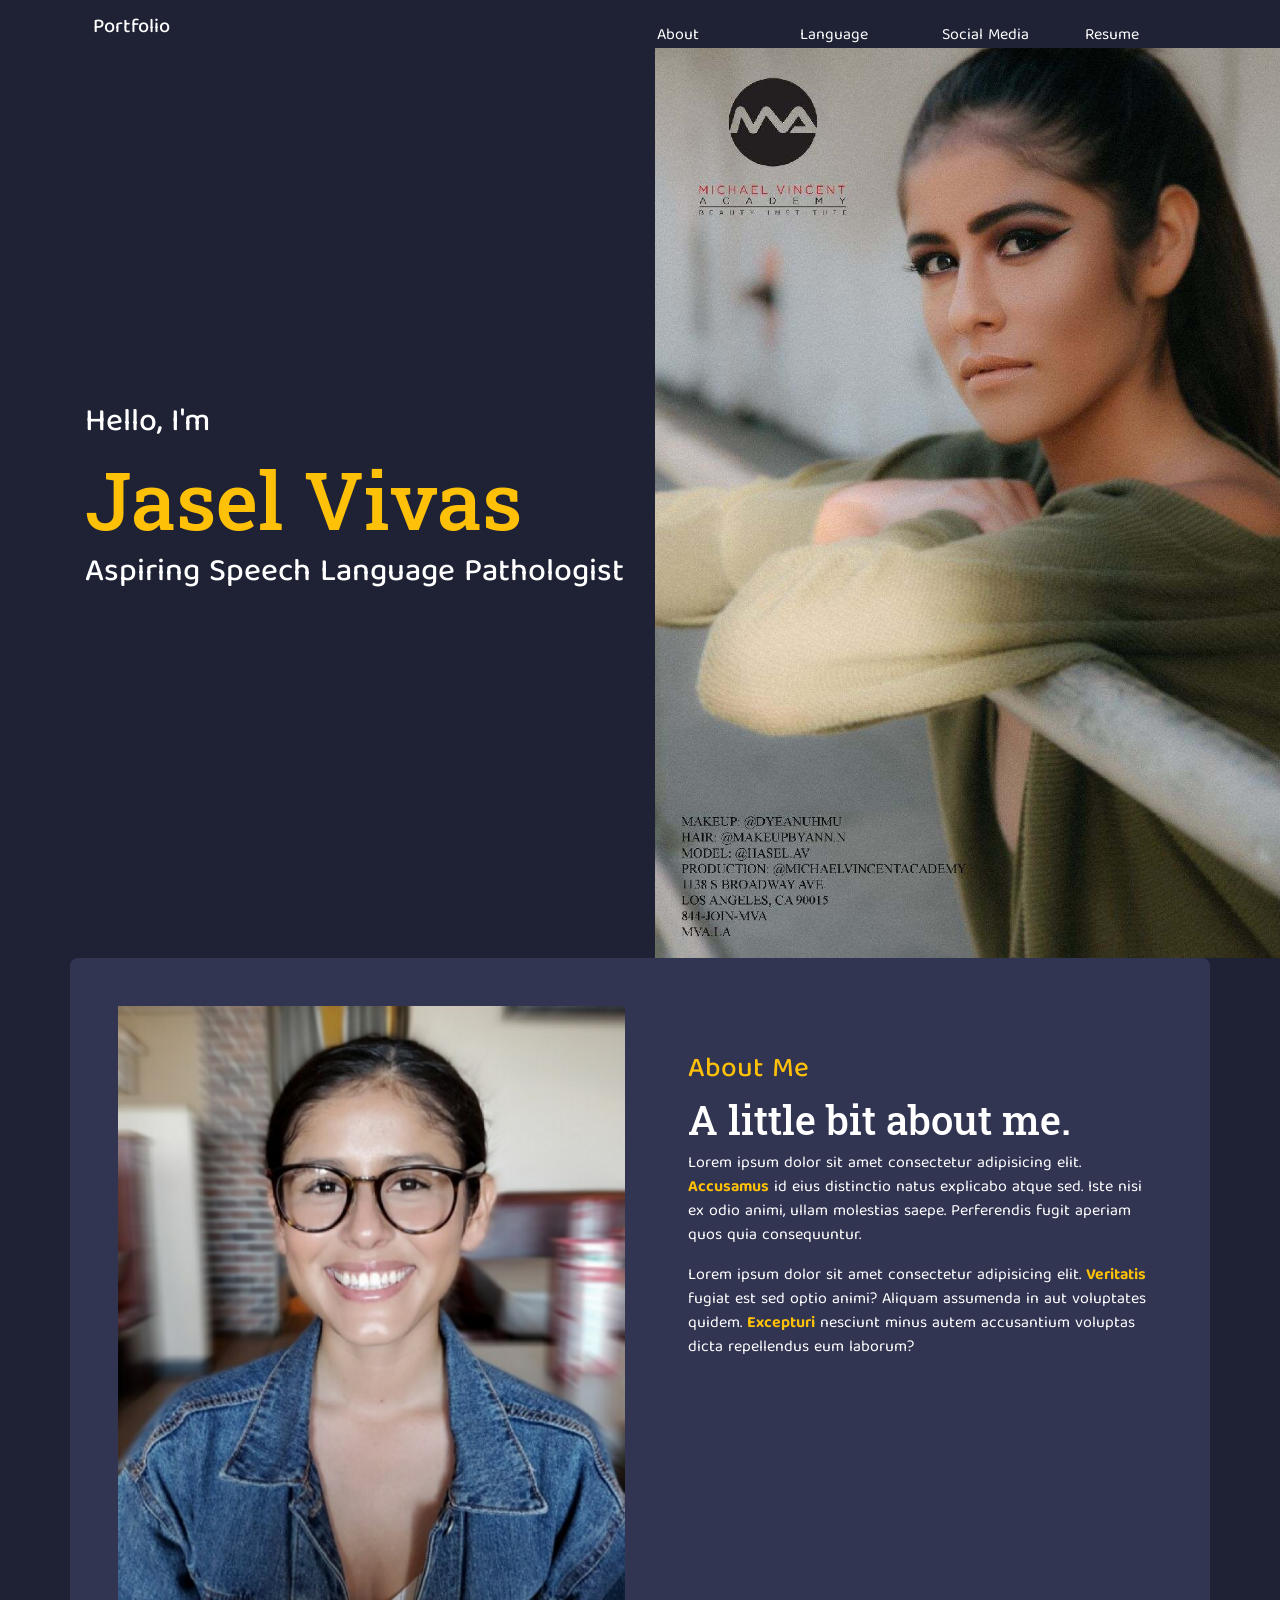
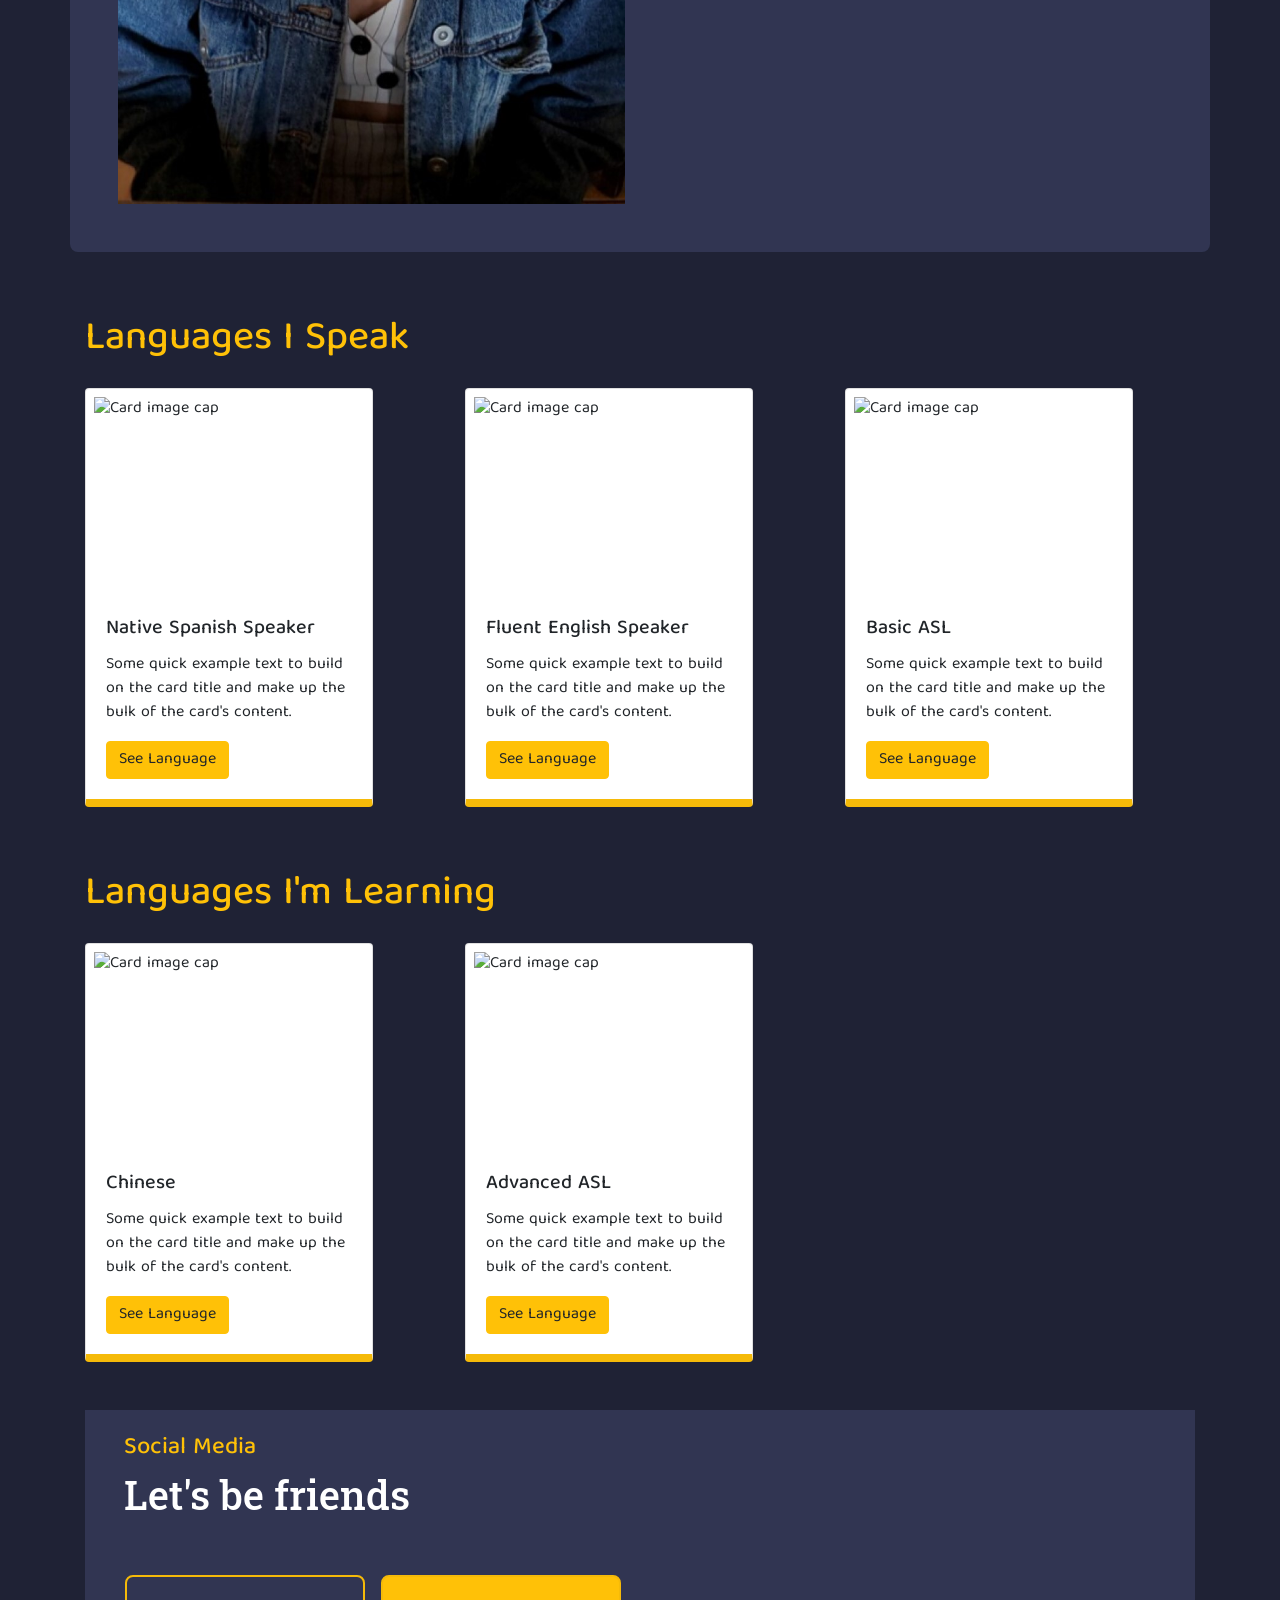
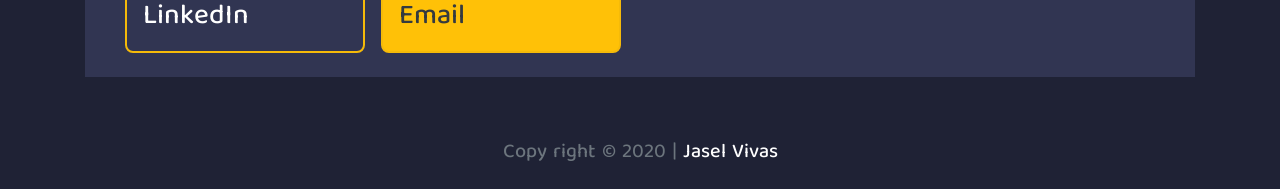
==== portfolio-master/portfolio-template/index.html @ 2f23a0b2 "I imported the boostrap template, and updated all the visuals and replaced all key words to fit Jase" ====
<!DOCTYPE html>
<html lang="en">

<head>
  <meta charset="UTF-8" />
  <meta name="viewport" content="width=device-width, initial-scale=1.0" />

  <!-- Bootstrap CSS -->
  <link rel="stylesheet" href="https://stackpath.bootstrapcdn.com/bootstrap/4.4.1/css/bootstrap.min.css" />

  <!-- Bootstrap Js -->
  <script src="https://code.jquery.com/jquery-3.4.1.slim.min.js"></script>
  <script src="https://cdn.jsdelivr.net/npm/popper.js@1.16.0/dist/umd/popper.min.js"></script>
  <script src="https://stackpath.bootstrapcdn.com/bootstrap/4.4.1/js/bootstrap.min.js"></script>

  <!-- My CSS -->
  <link rel="stylesheet" href="style.css" />

  <!-- Font Awesome -->
  <script src="https://kit.fontawesome.com/996973c893.js"></script>

  <!-- Google Fonts -->
  <link
    href="https://fonts.googleapis.com/css2?family=Baloo+Tamma+2:wght@400;500;600;700;800&family=Roboto+Slab:wght@200;400;600;900&display=swap"
    rel="stylesheet" />

  <title>Portfolio</title>
</head>

<body>

  <div class="container pt-3">
    <div class="row">
      <div class="col-6 d-flex justify-content-start align-items-center">
        <i class="fas fa-sign-language fa-2x text-warning pb-3"></i>
        <h5 class="text-white d-inline pl-2">Portfolio</h5>
      </div>
      <div class="col-6 pt-2">
        <div class="row">
          <div class="col-3">
            <a href="#about" class="text-white navigation-link">About</a>
          </div>
          <div class="col-3">
            <a href="#language" class="text-white navigation-link">Language</a>
          </div>
          <div class="col-3">
            <a href="#social-media" class="text-white navigation-link">Social Media</a>
          </div>
          <div class="col-3">
            <a href="#resume" class="text-white navigation-link">Resume</a>
          </div>
        </div>
      </div>
    </div>
  </div>

  <div class="container main-container">
    <div class="row main_row">
      <div class="col-6">
        <h2 class="text-white">Hello, I'm</h2>
        <h1 class="text-warning m-heading">Jasel Vivas</h1>
        <h2 class="text-white">Aspiring Speech Language Pathologist</h2>
      </div>
      <div class="col-6">
        <img src="jaselbodymainrow.jpeg" alt="" />
      </div>
    </div>
  </div>

  <div id="about" class="container p-5">
    <div class="row">
      <div class="col-6">
        <img src="jaselbody.jpg" class="img-fluid" />
      </div>
      <div class="col-6 pl-5 pt-5 text-white">
        <h3 class="text-warning">About Me</h3>
        <h1 class="m-heading">A little bit about me.</h1>
        <p>Lorem ipsum dolor sit amet consectetur adipisicing elit. <b class="text-warning">Accusamus</b> id eius
          distinctio natus explicabo
          atque sed. Iste nisi ex odio animi, ullam molestias saepe. Perferendis fugit aperiam quos quia consequuntur.
        </p>

        <p>Lorem ipsum dolor sit amet consectetur adipisicing elit. <b class="text-warning">Veritatis</b> fugiat est sed
          optio animi? Aliquam
          assumenda in aut voluptates quidem. <b class="text-warning">Excepturi</b> nesciunt minus autem accusantium
          voluptas dicta repellendus eum laborum?</p>

      </div>
    </div>
  </div>

  <div id="language" class="container mt-3 pt-5">
    <h1 class="text-warning mb-3 pb-2">Languages I Speak</h1>
    <div class="row">
      <div class="col-4 mb-5">
        <div class="card" style="width: 18rem;">
          <img class="card-img-top p-2" src="messaging.svg" alt="Card image cap" style="height: 13rem;">
          <div class="card-body">
            <h5 class="card-title">Native Spanish Speaker</h5>
            <p class="card-text">Some quick example text to build on the card title and make up the bulk of the card's
              content.</p>
            <a href="#" class="btn btn-warning">See Language</a>
          </div>
        </div>
      </div>
      <div class="col-4 mb-5">
        <div class="card" style="width: 18rem;">
          <img class="card-img-top p-2" src="music.svg" alt="Card image cap" style="height: 13rem;">
          <div class="card-body">
            <h5 class="card-title">Fluent English Speaker</h5>
            <p class="card-text">Some quick example text to build on the card title and make up the bulk of the card's
              content.</p>
            <a href="#" class="btn btn-warning">See Language</a>
          </div>
        </div>
      </div>
      <div class="col-4 mb-5">
        <div class="card" style="width: 18rem;">
          <img class="card-img-top p-2" src="web_scraping.svg" alt="Card image cap" style="height: 13rem;">
          <div class="card-body">
            <h5 class="card-title">Basic ASL</h5>
            <p class="card-text">Some quick example text to build on the card title and make up the bulk of the card's
              content.</p>
            <a href="#" class="btn btn-warning">See Language</a>
          </div>
        </div>
      </div>
    </div>

    <h1 class="text-warning mb-3 pb-2 mt-3">Languages I'm Learning</h1>
    <div class="row">
      <div class="col-4 mb-5">
        <div class="card" style="width: 18rem;">
          <img class="card-img-top p-2" src="messaging.svg" alt="Card image cap" style="height: 13rem;">
          <div class="card-body">
            <h5 class="card-title">Chinese</h5>
            <p class="card-text">Some quick example text to build on the card title and make up the bulk of the card's
              content.</p>
            <a href="#" class="btn btn-warning">See Language</a>
          </div>
        </div>
      </div>
      <div class="col-4 mb-5">
        <div class="card" style="width: 18rem;">
          <img class="card-img-top p-2" src="messaging.svg" alt="Card image cap" style="height: 13rem;">
          <div class="card-body">
            <h5 class="card-title">Advanced ASL</h5>
            <p class="card-text">Some quick example text to build on the card title and make up the bulk of the card's
              content.</p>
            <a href="#" class="btn btn-warning">See Language</a>
          </div>
        </div>
      </div>
    </div>
    

    <div id="social-media" class="container-fluid p-4">
      <div class="container text-white">
        <h4 class="text-warning">Social Media</h4>
        <h1 class="m-heading">Let's be friends</h1>
        <div class="row pt-5">
          <div class="col-3 media_link btn" href="#">
            <div class="row">
              <div class="col-6 d-flex justify-content-start">
                <h3 class="pt-2 m-0 text-white">LinkedIn</h3>
              </div>
              <div class="col-6 d-flex justify-content-end align-items-center">
                <i class="fab fa-linkedin-in fa-2x text-secondary"></i>
              </div>
            </div>
          </div>
          <div class="col-3 media_link btn-warning btn" href="#">
            <div class="row">
              <div class="col-6 d-flex justify-content-start">
                <h3 class="pt-2 m-0 text-dark">Email</h3>
              </div>
              <div class="col-6 d-flex justify-content-end align-items-center">
                <i class="fas fa-envelope fa-2x text-secondary"></i>
              </div>
            </div>
          </div>
        </div>
      </div>
    </div>

    <footer>
      <div class="container text-muted text-center py-3 mt-5">
        <h5>Copy right &copy; 2020 | <a href="#" class="text-white">Jasel Vivas</a></h5>
      </div>
    </footer>




</body>

</html>
---- portfolio-master/portfolio-template/style.css ----
/* Global Properties */
html {
  scroll-behavior: smooth;
}

body {
  background: #1f2235;
  font-family: "Baloo Tamma 2", cursive;
}

/* Main Heading Font */
.m-heading {
  font-family: "Roboto Slab", serif;
}

.navigation-link {
  border: 2px solid transparent;
}

.navigation-link:hover {
  text-decoration: none;
  border-bottom: 2px solid #f5ba09;
  transition: 0.5s ease;
}

.main-container {
  min-height: 100vh;
}

.main_row {
  display: flex;
  justify-content: center;
  align-items: center;
}

.main_row h1 {
  font-size: 5rem;
}

.main_row img {
  width: auto;
  height: 56.9rem;
}

#about {
  background: #313552;
  border-radius: 0.5rem;
}

.card {
 border-bottom: 8px solid #f5ba09;
}

#social-media{
  background: #313552;
}

.media_link{
  padding: 1rem;
  max-width: 15rem;
  margin-left: 1rem;
  border: 2px solid #f5ba09;
  border-radius: 0.5rem;

}
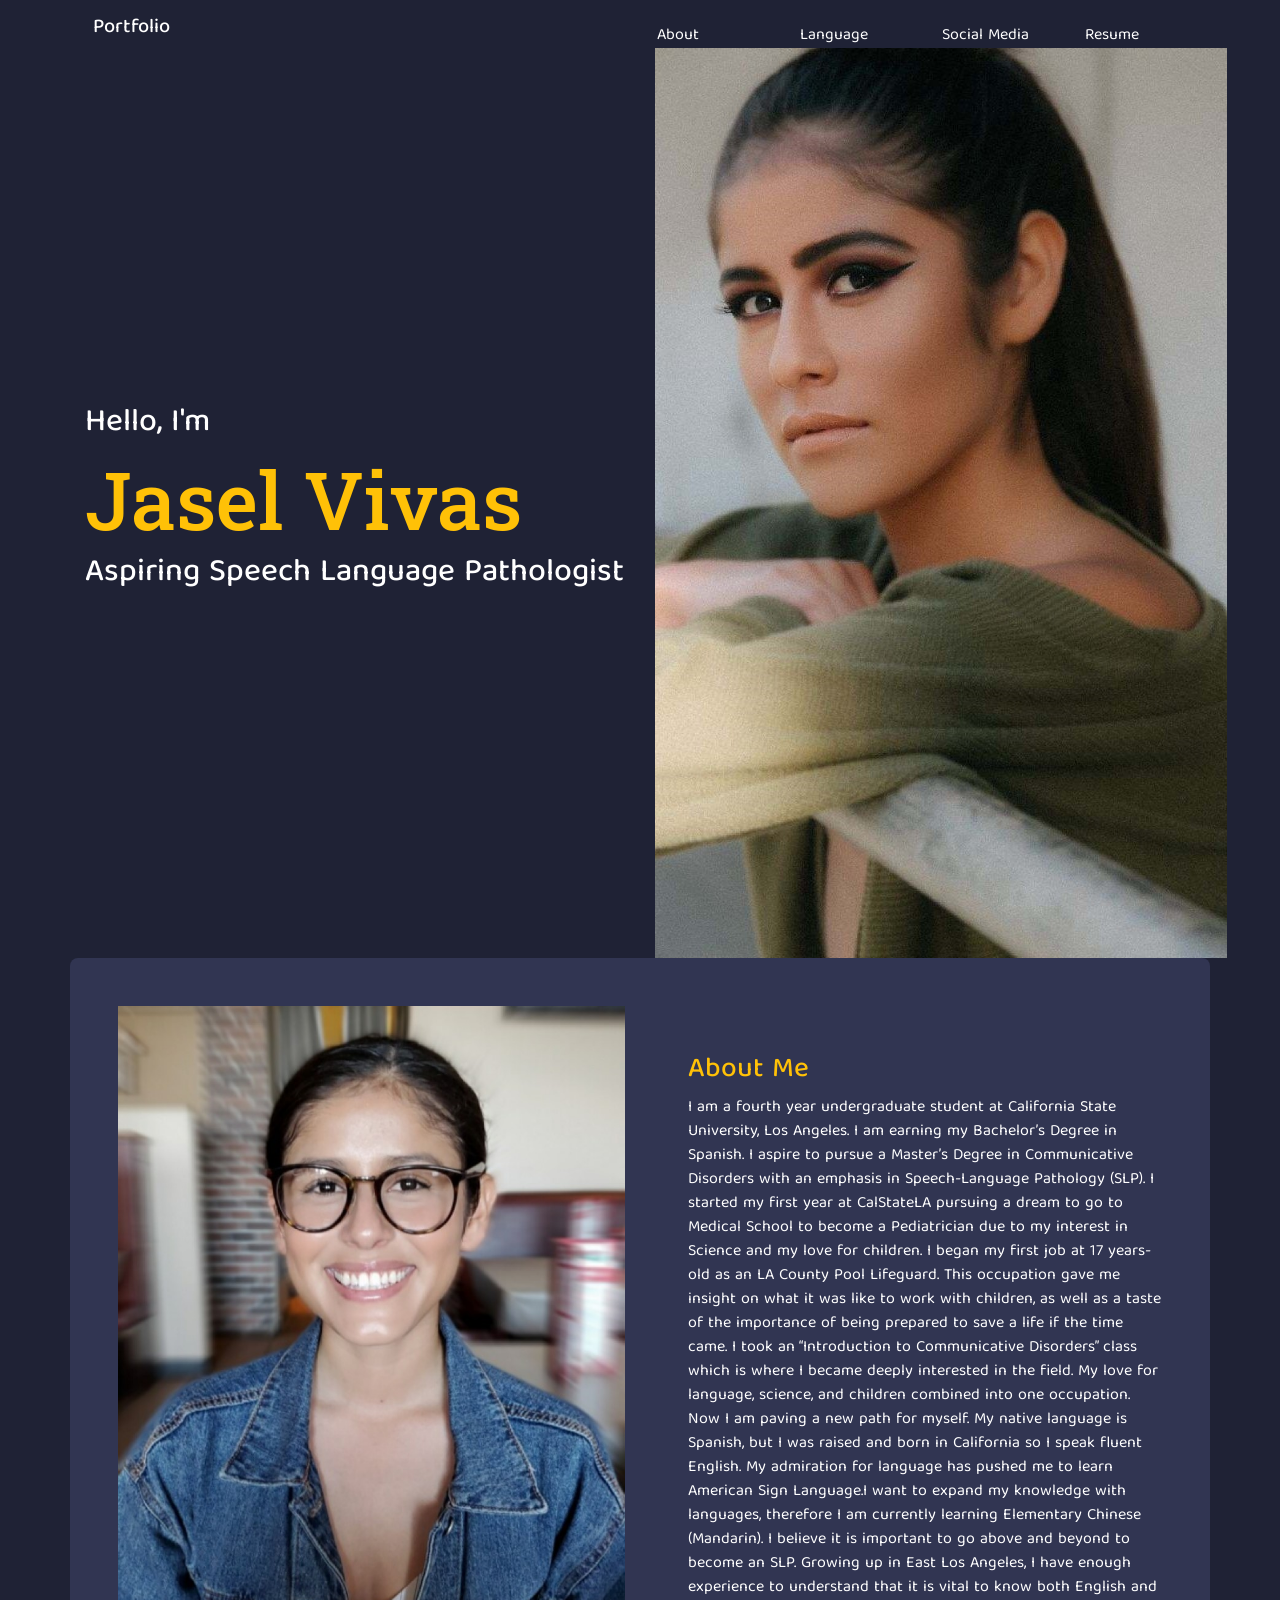
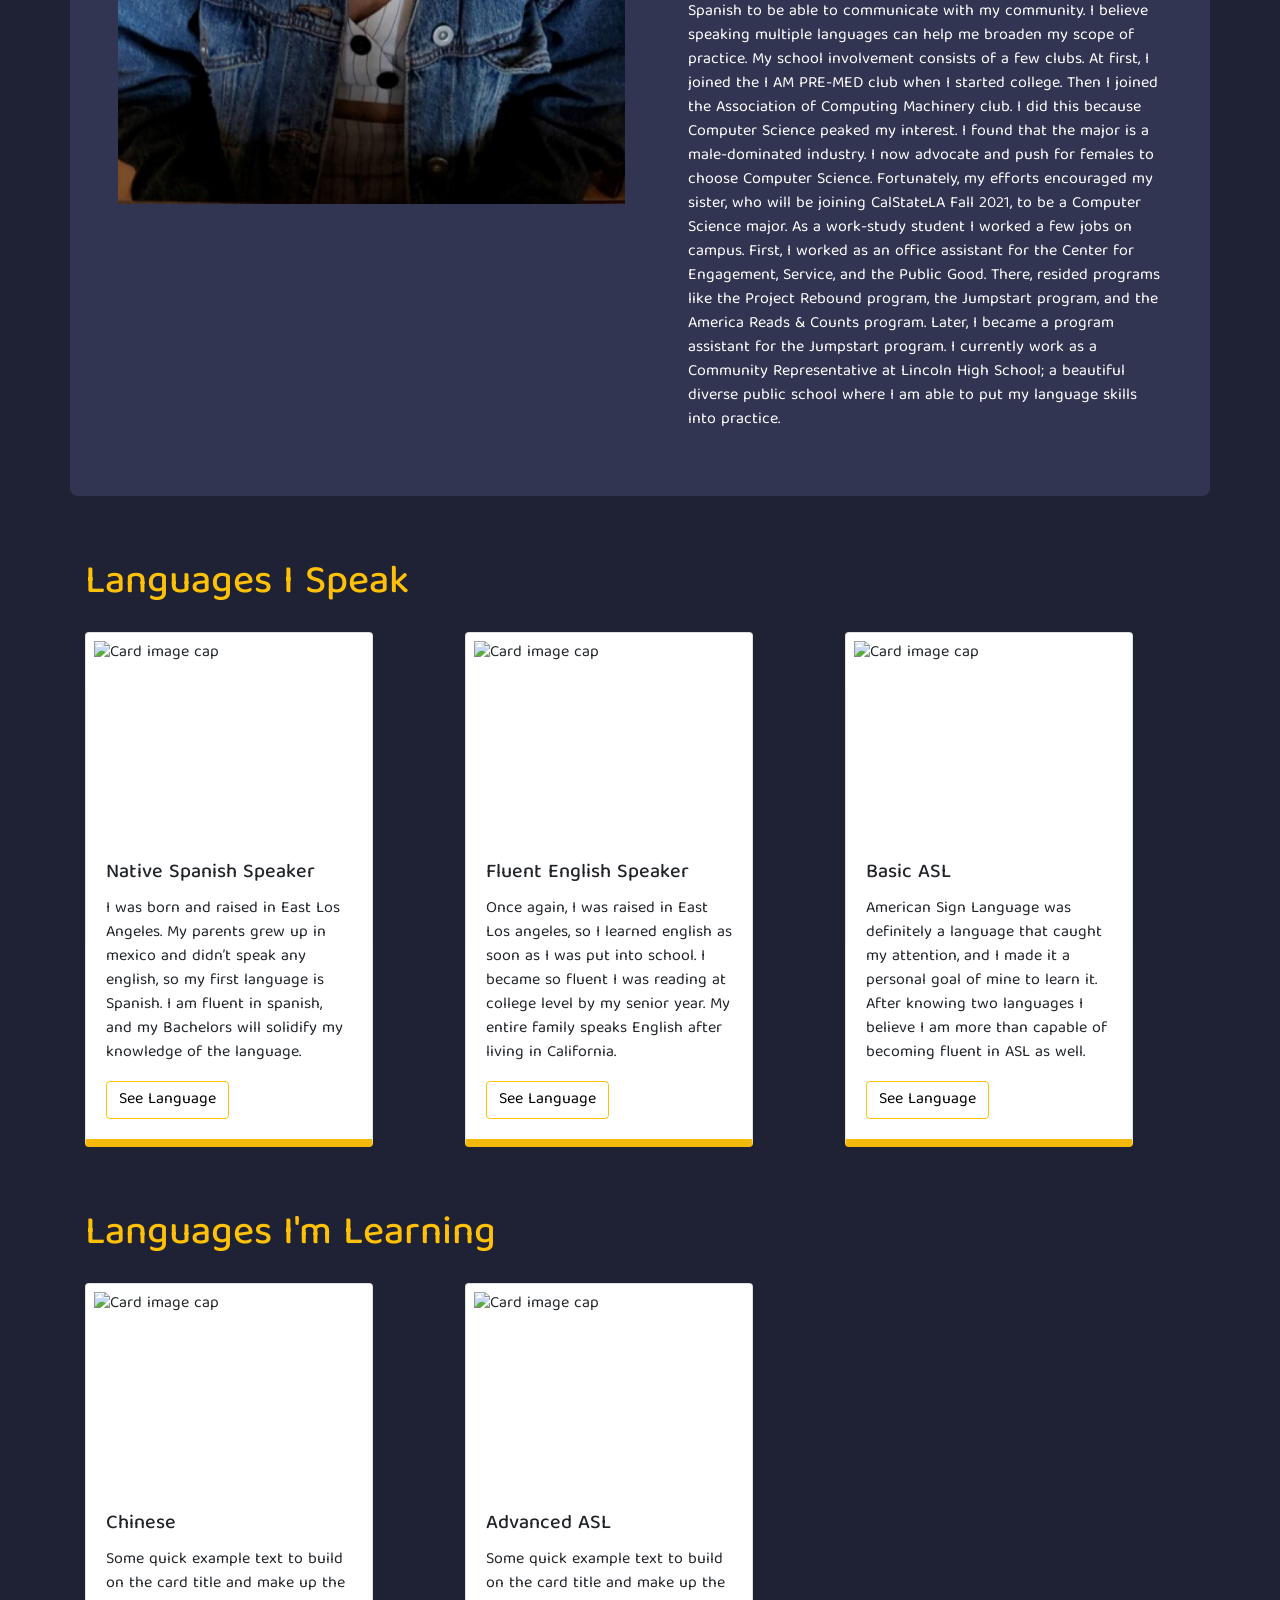
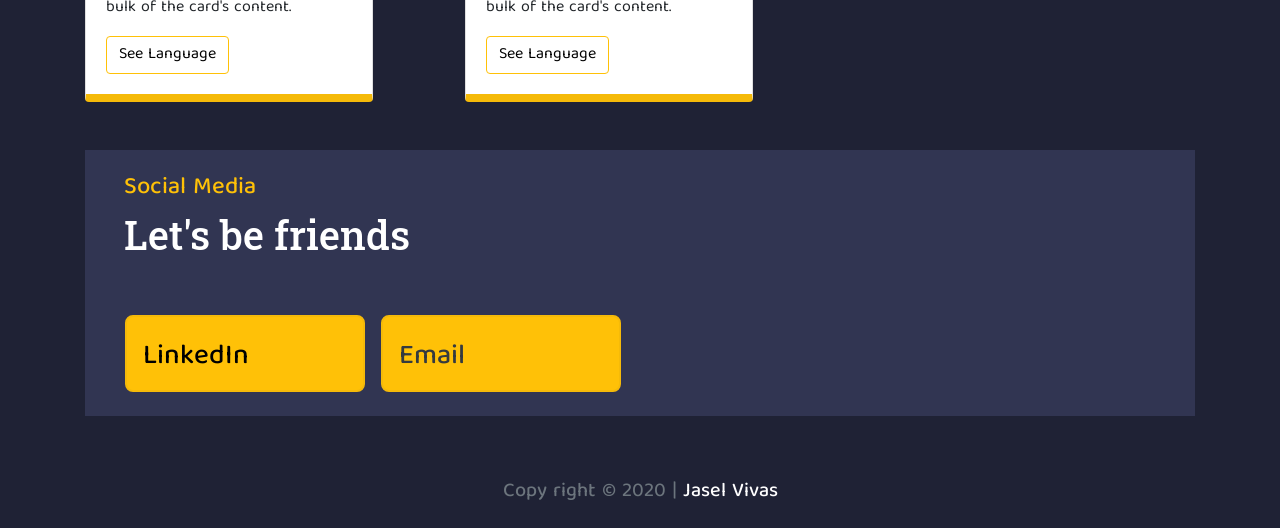
==== commit 3a4d60f3: "I updated the about me text after finalizing it with Jasel. I replaced the text for the cards "Langu" ====
--- a/portfolio-master/portfolio-template/index.html
+++ b/portfolio-master/portfolio-template/index.html
@@ -35,7 +35,7 @@
         <i class="fas fa-sign-language fa-2x text-warning pb-3"></i>
         <h5 class="text-white d-inline pl-2">Portfolio</h5>
       </div>
-      <div class="col-6 pt-2">
+      <div class="col-md-6 pt-2">
         <div class="row">
           <div class="col-3">
             <a href="#about" class="text-white navigation-link">About</a>
@@ -56,34 +56,40 @@
 
   <div class="container main-container">
     <div class="row main_row">
-      <div class="col-6">
+      <div class="col-md-6">
         <h2 class="text-white">Hello, I'm</h2>
         <h1 class="text-warning m-heading">Jasel Vivas</h1>
         <h2 class="text-white">Aspiring Speech Language Pathologist</h2>
       </div>
-      <div class="col-6">
-        <img src="jaselbodymainrow.jpeg" alt="" />
+      <div class="col-md-6">
+        <img src="jaselbodymainrow.jpeg" class="img-responsive" alt="" /> <!-- I need to fix this photo in mobile view-->
       </div>
     </div>
   </div>
 
   <div id="about" class="container p-5">
     <div class="row">
-      <div class="col-6">
-        <img src="jaselbody.jpg" class="img-fluid" />
-      </div>
-      <div class="col-6 pl-5 pt-5 text-white">
+      <div class="col-md-6">
+        <img src="jaselbody.jpg" class="img-fluid" /> 
+      </div>
+      <div class="col-md-6 pl-5 pt-5 text-white">
         <h3 class="text-warning">About Me</h3>
-        <h1 class="m-heading">A little bit about me.</h1>
-        <p>Lorem ipsum dolor sit amet consectetur adipisicing elit. <b class="text-warning">Accusamus</b> id eius
-          distinctio natus explicabo
-          atque sed. Iste nisi ex odio animi, ullam molestias saepe. Perferendis fugit aperiam quos quia consequuntur.
+        <p> 
+          I am a fourth year undergraduate student at California State University, Los Angeles. I am earning my Bachelor’s Degree in Spanish. I aspire to pursue a Master’s Degree in Communicative 
+          Disorders with an emphasis in Speech-Language Pathology (SLP). I started my first year at CalStateLA pursuing a dream to go to Medical School to become a Pediatrician due to my interest 
+          in Science and my love for children. I began my first job at 17 years-old as an LA County Pool Lifeguard. This occupation gave me insight on what it was like to work with children, as well 
+          as a taste of the importance of being prepared to save a life if the time came. I took an “Introduction to Communicative Disorders” class which is where I became deeply interested in the 
+          field. My love for language, science, and children combined into one occupation. Now I am paving a new path for myself. My native language is Spanish, but I was raised and born in California
+          so I speak fluent English. My admiration for language has pushed me to learn American Sign Language.I want to expand my knowledge with languages, therefore I am currently learning Elementary
+          Chinese (Mandarin). I believe it is important to go above and beyond to become an SLP. Growing up in East Los Angeles, I have enough experience to understand that it is vital to know both 
+          English and Spanish to be able to communicate with my community. I believe speaking multiple languages can help me broaden my scope of practice. My school involvement consists of a few clubs.
+          At first, I joined the I AM PRE-MED club when I started college. Then I joined the Association of Computing Machinery club. I did this because Computer Science peaked my interest. I found
+          that the major is a male-dominated industry. I now advocate and push for females to choose Computer Science. Fortunately, my efforts encouraged my sister, who will be joining CalStateLA
+          Fall 2021, to be a Computer Science major. As a work-study student I worked a few jobs on campus. First, I worked as an office assistant for the Center for Engagement, Service, and the
+          Public Good. There, resided programs like the Project Rebound program, the Jumpstart program, and the America Reads & Counts program. Later, I became a program assistant for the
+          Jumpstart program. I currently work as a Community Representative at Lincoln High School; a beautiful diverse public school where I am able to put my language skills into practice.
         </p>
 
-        <p>Lorem ipsum dolor sit amet consectetur adipisicing elit. <b class="text-warning">Veritatis</b> fugiat est sed
-          optio animi? Aliquam
-          assumenda in aut voluptates quidem. <b class="text-warning">Excepturi</b> nesciunt minus autem accusantium
-          voluptas dicta repellendus eum laborum?</p>
 
       </div>
     </div>
@@ -92,35 +98,32 @@
   <div id="language" class="container mt-3 pt-5">
     <h1 class="text-warning mb-3 pb-2">Languages I Speak</h1>
     <div class="row">
-      <div class="col-4 mb-5">
+      <div class="col-md-4 mb-5">
         <div class="card" style="width: 18rem;">
           <img class="card-img-top p-2" src="messaging.svg" alt="Card image cap" style="height: 13rem;">
           <div class="card-body">
             <h5 class="card-title">Native Spanish Speaker</h5>
-            <p class="card-text">Some quick example text to build on the card title and make up the bulk of the card's
-              content.</p>
-            <a href="#" class="btn btn-warning">See Language</a>
-          </div>
-        </div>
-      </div>
-      <div class="col-4 mb-5">
+            <p class="card-text">I was born and raised in East Los Angeles. My parents grew up in mexico and didn’t speak any english, so my first language is Spanish. I am fluent in spanish, and my Bachelors will solidify my knowledge of the language.</p>
+            <a href="#" class="btn btn-warning">See Language</a>
+          </div>
+        </div>
+      </div>
+      <div class="col-md-4 mb-5">
         <div class="card" style="width: 18rem;">
           <img class="card-img-top p-2" src="music.svg" alt="Card image cap" style="height: 13rem;">
           <div class="card-body">
             <h5 class="card-title">Fluent English Speaker</h5>
-            <p class="card-text">Some quick example text to build on the card title and make up the bulk of the card's
-              content.</p>
-            <a href="#" class="btn btn-warning">See Language</a>
-          </div>
-        </div>
-      </div>
-      <div class="col-4 mb-5">
+            <p class="card-text">Once again, I was raised in East Los angeles, so I learned english as soon as I was put into school. I became so fluent I was reading at college level by my senior year. My entire family speaks English after living in California.</p>
+            <a href="#" class="btn btn-warning">See Language</a>
+          </div>
+        </div>
+      </div>
+      <div class="col-md-4 mb-5">
         <div class="card" style="width: 18rem;">
           <img class="card-img-top p-2" src="web_scraping.svg" alt="Card image cap" style="height: 13rem;">
           <div class="card-body">
             <h5 class="card-title">Basic ASL</h5>
-            <p class="card-text">Some quick example text to build on the card title and make up the bulk of the card's
-              content.</p>
+            <p class="card-text">American Sign Language was definitely a language that caught my attention, and I made it a personal goal of mine to learn it. After knowing two languages I believe I am more than capable of becoming fluent in ASL as well.</p>
             <a href="#" class="btn btn-warning">See Language</a>
           </div>
         </div>
@@ -129,7 +132,7 @@
 
     <h1 class="text-warning mb-3 pb-2 mt-3">Languages I'm Learning</h1>
     <div class="row">
-      <div class="col-4 mb-5">
+      <div class="col-md-4 mb-5">
         <div class="card" style="width: 18rem;">
           <img class="card-img-top p-2" src="messaging.svg" alt="Card image cap" style="height: 13rem;">
           <div class="card-body">
@@ -140,7 +143,7 @@
           </div>
         </div>
       </div>
-      <div class="col-4 mb-5">
+      <div class="col-md-4 mb-5">
         <div class="card" style="width: 18rem;">
           <img class="card-img-top p-2" src="messaging.svg" alt="Card image cap" style="height: 13rem;">
           <div class="card-body">
@@ -159,17 +162,17 @@
         <h4 class="text-warning">Social Media</h4>
         <h1 class="m-heading">Let's be friends</h1>
         <div class="row pt-5">
-          <div class="col-3 media_link btn" href="#">
+          <div class="col-md-3 media_link btn-warning btn">
             <div class="row">
               <div class="col-6 d-flex justify-content-start">
-                <h3 class="pt-2 m-0 text-white">LinkedIn</h3>
+                <h3 class="pt-2 m-0 text-dark"> <a href="https://www.linkedin.com/in/jasel-vivas" target="_blank">LinkedIn</a> </h3>
               </div>
               <div class="col-6 d-flex justify-content-end align-items-center">
                 <i class="fab fa-linkedin-in fa-2x text-secondary"></i>
               </div>
             </div>
           </div>
-          <div class="col-3 media_link btn-warning btn" href="#">
+          <div class="col-md-3 media_link btn-warning btn" href="#">
             <div class="row">
               <div class="col-6 d-flex justify-content-start">
                 <h3 class="pt-2 m-0 text-dark">Email</h3>
--- a/portfolio-master/portfolio-template/style.css
+++ b/portfolio-master/portfolio-template/style.css
@@ -62,4 +62,27 @@
   border: 2px solid #f5ba09;
   border-radius: 0.5rem;
 
+}
+
+a:link {
+  color: black;
+  background-color: transparent;
+  text-decoration: none;
+}
+
+a:visited {
+  color: black;
+  background-color: transparent;
+  text-decoration: none;
+}
+
+a:hover {
+  color: red;
+  background-color: transparent;
+  text-decoration: none;
+}
+a:active {
+  color: white;
+  background-color: transparent;
+  text-decoration: underline;
 }
